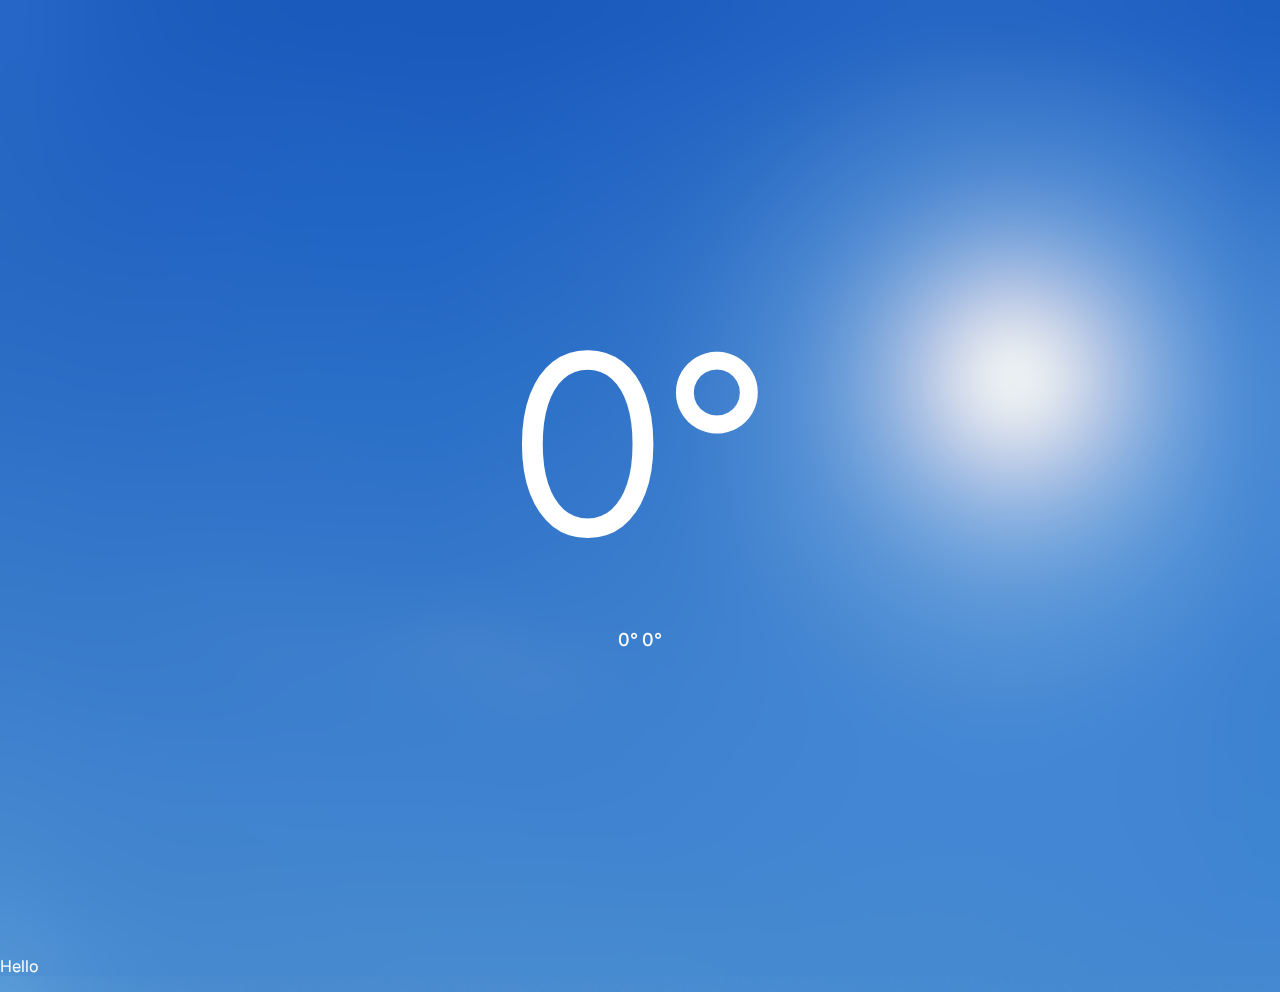
==== weather-app.html @ 728b1b97 "added css changes" ====
<!DOCTYPE html>
<html lang="en">
  <head>
    <meta charset="UTF-8" />
    <meta http-equiv="X-UA-Compatible" content="IE=edge" />
    <meta name="viewport" content="width=device-width, initial-scale=1.0" />
    <title>Weather App</title>
    <link rel="stylesheet" type="text/css" href="weather-app.css" />

    <link rel="preconnect" href="https://fonts.googleapis.com" />
    <link rel="preconnect" href="https://fonts.gstatic.com" crossorigin />
    <link
      href="https://fonts.googleapis.com/css2?family=Inter:wght@400;500;600;700&display=swap"
      rel="stylesheet"
    />
  </head>
  <body>
    <div class="weather-city">
      <p class="weather-header" id="weatherHeader">
        <!-- city name here -->
      </p>
      <p id="weatherHeaderCountry">&nbsp;</p>
    </div>

    <div class="weather-container">
      <div id="apiLoader" class="loading-display-container">
        <div class="loading-container">
          <div class="loader"></div>
        </div>
      </div>

      <div id="weatherCondition" class="weather-condition">
        <div class="weather-icon-container" id="weatherIconContainer">
          <!-- img icon here -->
        </div>
        <p class="weather-temp" id="weatherTemp">0&deg;</p>

        <p class="weather-description" id="weatherDescription">
          <!-- weather condition here -->
        </p>

        <div class="high-low-container">
          <p class="high-low-temp" id="weatherHigh">0&deg;</p>
          <p class="high-low-temp" id="weatherLow">0&deg;</p>
        </div>
      </div>
    </div>

    <div class="weather-data-container">
      <p>
        Hello

        <!-- Ideas: 4 card grid or flex cards showing - Wind, index, temp, humidity.
        - hourly forecast?  lookup slider
        - 10 day forecast in a list / table 
        - both sections with a card style blurred background see ios app for ideas -->
      </p>
    </div>

    <script src="./weatherApp.js"></script>
  </body>
</html>
---- weather-app.css ----
html,
body {
  font-family: "Inter", sans-serif;
  margin: 0;
  padding: 0;
  min-height: 100%;
  color: #fff;
}

body {
  background: url(./background-images/01d.jpg);
  background-repeat: no-repeat;
  background-size: cover;
  backdrop-filter: blur(30px);
}

.weather-container {
  height: 100vh;
  width: 100%;
}

.weather-city {
  height: 40px;
  display: flex;
  justify-content: center;
  align-items: center;
}

.weather-city p {
  display: inline-block;
  vertical-align: top;
}

.weather-header {
  font-weight: 700;
}

#weatherHeaderCountry {
  font-weight: 600;
}

.loading-display-container {
  display: none;
}

.loading-container {
  height: 500px;
  display: flex;
  flex-direction: column;
  justify-content: center;
  align-items: center;
}

.loader {
  border: 13px solid #f2f2f2;
  border-top: 13px solid #3498db;
  border-radius: 50%;
  width: 30px;
  height: 30px;
  animation: spin 1s linear infinite;
}

@keyframes spin {
  0% {
    transform: rotate();
  }
  100% {
    transform: rotate(360deg);
  }
}

.weather-condition {
  height: 100%;
  display: flex;
  flex-direction: column;
  justify-content: center;
  align-items: center;
}

.weather-condition {
  margin: 0;
  padding: 0;
}

.high-low-temp {
  display: inline-block;
}

.weather-icon-container {
  width: 40%;
  max-width: 425px;
  min-width: 250px;
  margin-bottom: -40px;
}

.weather-icon {
  height: auto;
  width: 100%;
}

.weather-temp {
  /* font-size: 20vw; */
  font-size: clamp(150px, 20vw, 250px);
  padding: 0;
  margin: 0;
  text-align: center;
}

.weather-description {
  font-size: 18px;
  font-weight: 700;
}

.high-low-container {
  padding: 0;
  margin: -20px;
}

.high-low-temp {
  font-size: 18px;
  font-weight: 500;
}
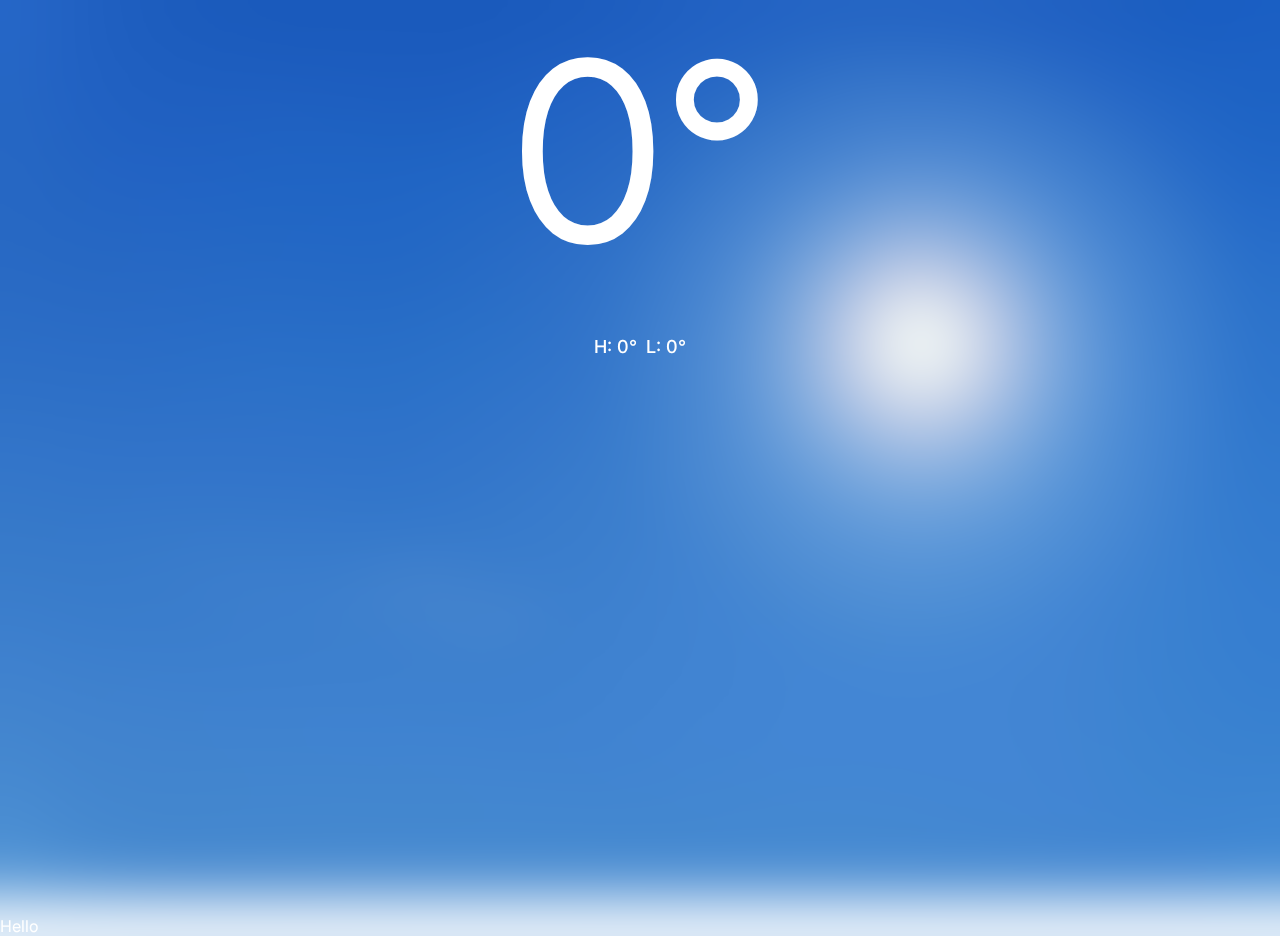
==== commit e8858dbe: "added css changes again" ====
--- a/weather-app.html
+++ b/weather-app.html
@@ -23,15 +23,14 @@
     </div>
 
     <div class="weather-container">
-      <div id="apiLoader" class="loading-display-container">
-        <div class="loading-container">
-          <div class="loader"></div>
-        </div>
-      </div>
-
       <div id="weatherCondition" class="weather-condition">
         <div class="weather-icon-container" id="weatherIconContainer">
           <!-- img icon here -->
+          <div id="apiLoader" class="loading-display-container">
+            <div class="loading-container">
+              <div class="loader"></div>
+            </div>
+          </div>
         </div>
         <p class="weather-temp" id="weatherTemp">0&deg;</p>
 
@@ -40,8 +39,8 @@
         </p>
 
         <div class="high-low-container">
-          <p class="high-low-temp" id="weatherHigh">0&deg;</p>
-          <p class="high-low-temp" id="weatherLow">0&deg;</p>
+          <p class="high-low-temp" id="weatherHigh">H: 0&deg;&nbsp;</p>
+          <p class="high-low-temp" id="weatherLow">L: 0&deg;</p>
         </div>
       </div>
     </div>
--- a/weather-app.css
+++ b/weather-app.css
@@ -11,12 +11,8 @@
   background: url(./background-images/01d.jpg);
   background-repeat: no-repeat;
   background-size: cover;
+  background-attachment: fixed;
   backdrop-filter: blur(30px);
-}
-
-.weather-container {
-  height: 100vh;
-  width: 100%;
 }
 
 .weather-city {
@@ -39,34 +35,11 @@
   font-weight: 600;
 }
 
-.loading-display-container {
-  display: none;
-}
+/* --------- start weather section --------- */
 
-.loading-container {
-  height: 500px;
-  display: flex;
-  flex-direction: column;
-  justify-content: center;
-  align-items: center;
-}
-
-.loader {
-  border: 13px solid #f2f2f2;
-  border-top: 13px solid #3498db;
-  border-radius: 50%;
-  width: 30px;
-  height: 30px;
-  animation: spin 1s linear infinite;
-}
-
-@keyframes spin {
-  0% {
-    transform: rotate();
-  }
-  100% {
-    transform: rotate(360deg);
-  }
+.weather-container {
+  min-height: calc(100vh - 40px);
+  width: 100%;
 }
 
 .weather-condition {
@@ -82,10 +55,6 @@
   padding: 0;
 }
 
-.high-low-temp {
-  display: inline-block;
-}
-
 .weather-icon-container {
   width: 40%;
   max-width: 425px;
@@ -98,17 +67,51 @@
   width: 100%;
 }
 
+.loading-display-container {
+  display: none;
+}
+
+.loading-container {
+  height: 300px;
+  display: flex;
+  flex-direction: column;
+  justify-content: center;
+  align-items: center;
+}
+
+.loader {
+  border: 05px solid #f2f2f2;
+  border-top: 05px solid #7a7a7a;
+  border-radius: 50%;
+  width: 40px;
+  height: 40px;
+  animation: spin 1s linear infinite;
+}
+
+@keyframes spin {
+  0% {
+    transform: rotate();
+  }
+  100% {
+    transform: rotate(360deg);
+  }
+}
+
 .weather-temp {
-  /* font-size: 20vw; */
   font-size: clamp(150px, 20vw, 250px);
   padding: 0;
   margin: 0;
   text-align: center;
+  /* text-shadow: 2px 2px 4px rgba(59, 59, 59, 0.356); */
 }
 
 .weather-description {
   font-size: 18px;
   font-weight: 700;
+}
+
+.high-low-temp {
+  display: inline-block;
 }
 
 .high-low-container {
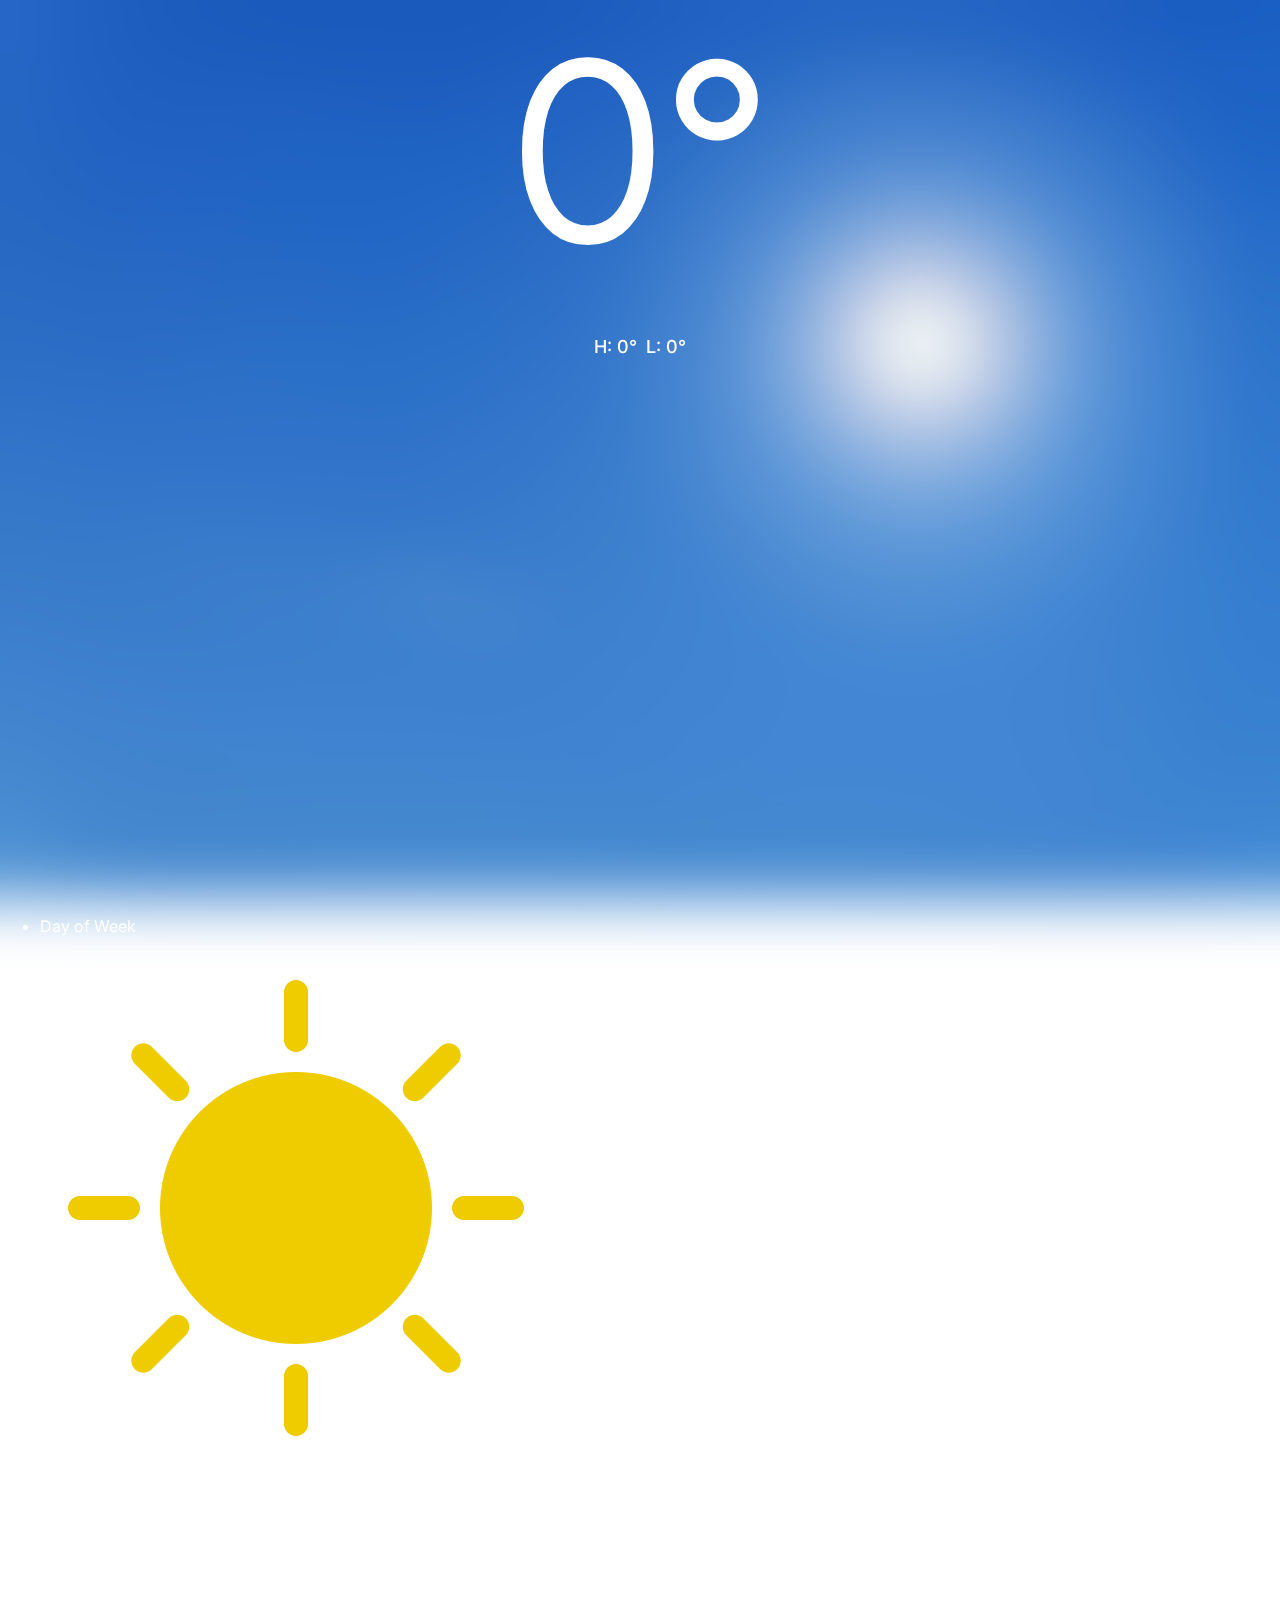
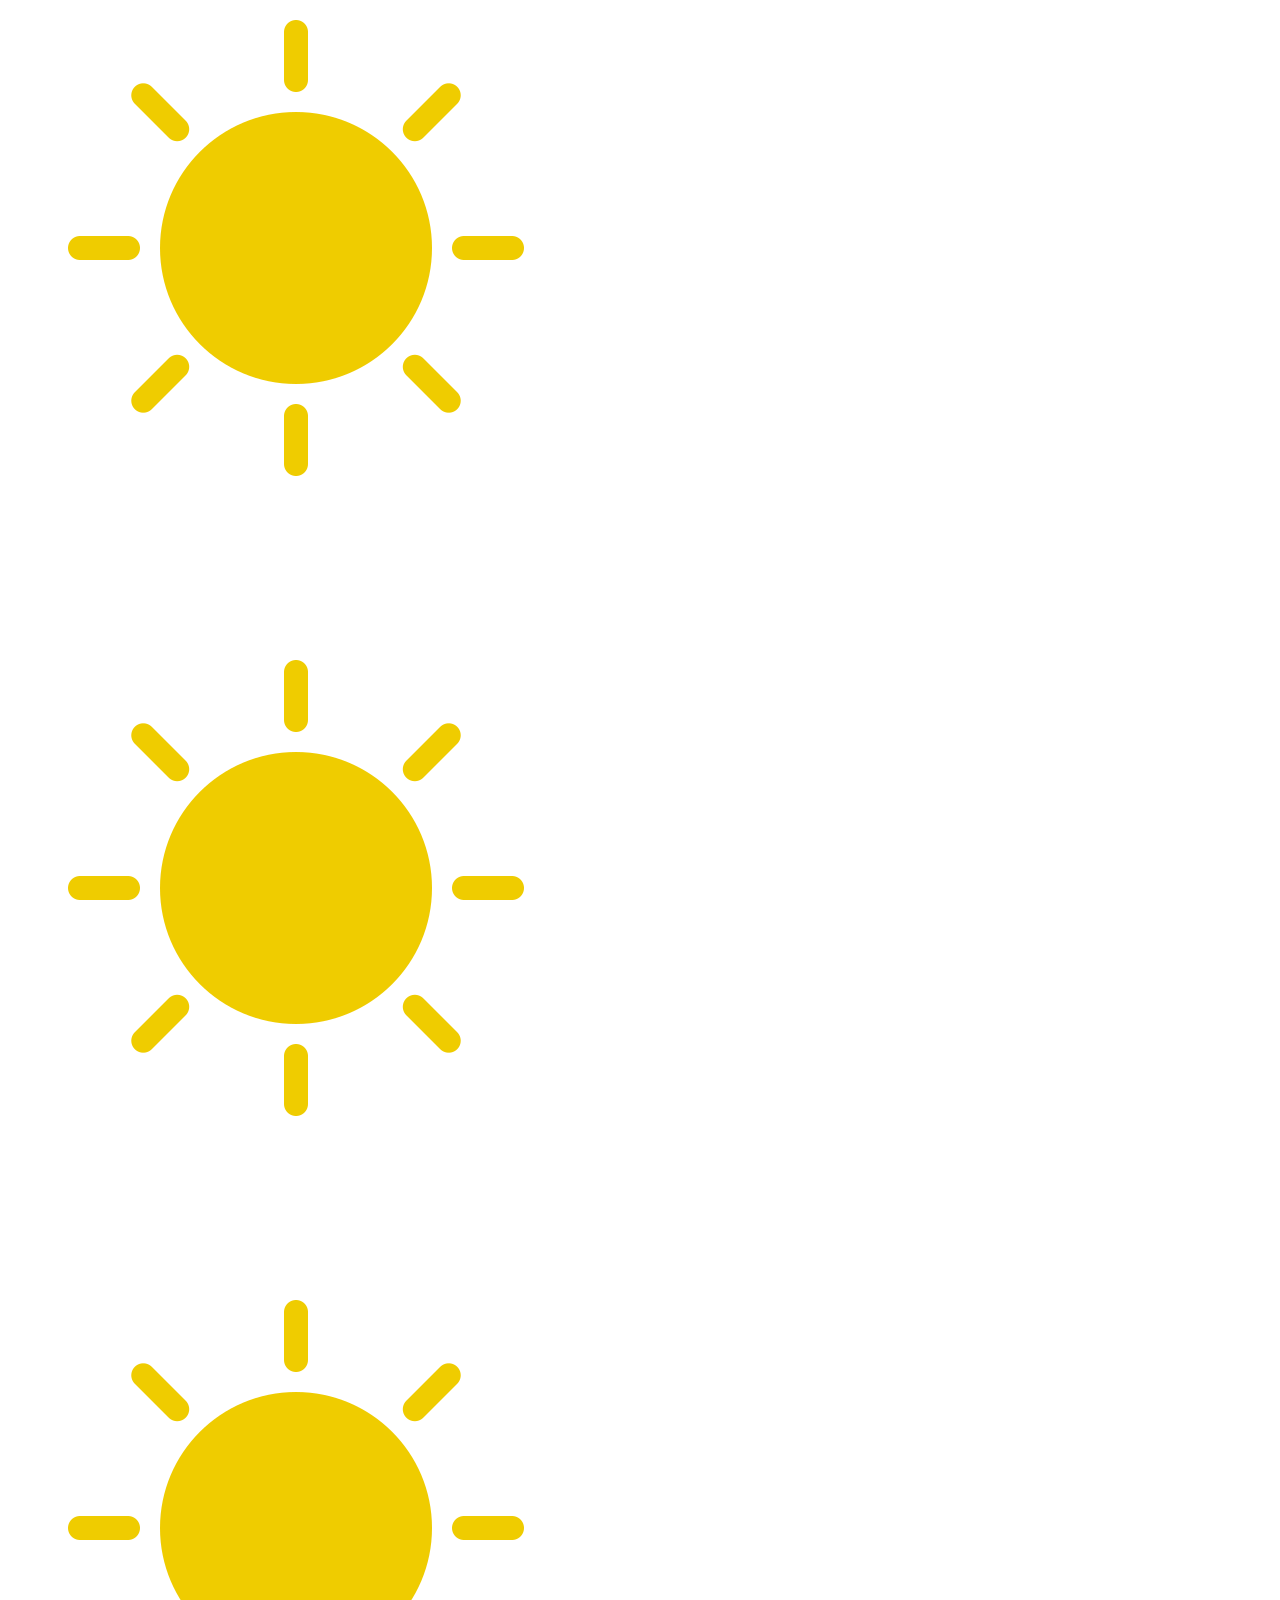
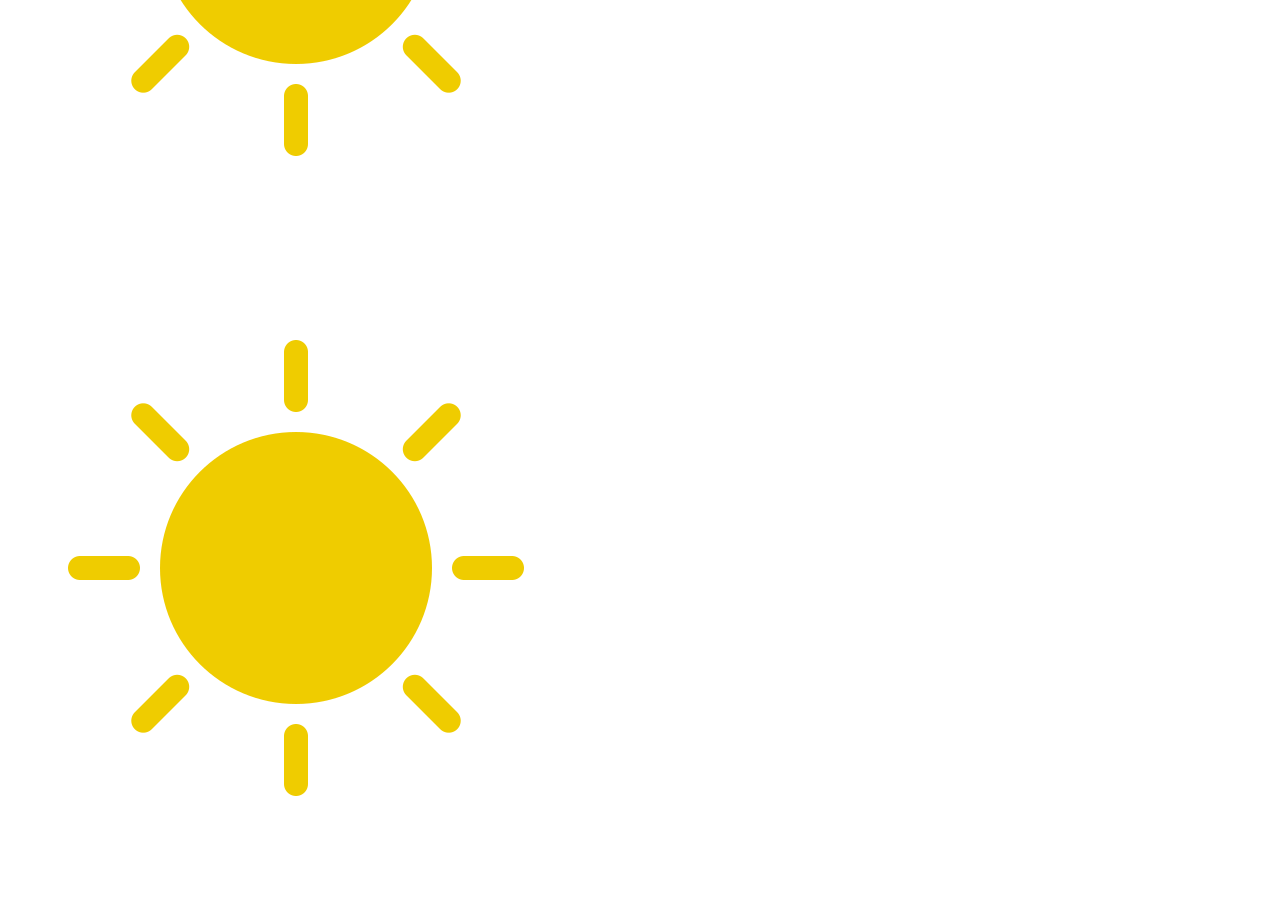
==== commit b54534c5: "completed 5 day forecast" ====
--- a/weather-app.html
+++ b/weather-app.html
@@ -46,14 +46,46 @@
     </div>
 
     <div class="weather-data-container">
-      <p>
-        Hello
-
+      
         <!-- Ideas: 4 card grid or flex cards showing - Wind, index, temp, humidity.
         - hourly forecast?  lookup slider
         - 10 day forecast in a list / table 
         - both sections with a card style blurred background see ios app for ideas -->
-      </p>
+      
+      <div id="forecastContainer"" class="forecastcontainer">
+        <ul class="forecast-list">
+          <li class="forecast-days">
+            <p class='forecast-week-day'>Day of Week</p>
+            <img class='forecast-image' src="./weather-icons/01d.png" alt="weather icon" />
+            <p class="forecast-hiLow">H: --</p>
+            <p class="forecast-hiLow">  L: --</p>
+          </li>
+          <li class="forecast-days">
+            <p class='forecast-week-day'>Day of Week</p>
+            <img class='forecast-image' src="./weather-icons/01d.png" alt="weather icon" />
+            <p class="forecast-hiLow">H: --</p>
+            <p class="forecast-hiLow">  L: --</p>
+          </li>
+          <li class="forecast-days">
+            <p class='forecast-week-day'>Day of Week</p>
+            <img class='forecast-image' src="./weather-icons/01d.png" alt="weather icon" />
+            <p class="forecast-hiLow">H: --</p>
+            <p class="forecast-hiLow">  L: --</p>
+          </li>
+          <li class="forecast-days">
+            <p class='forecast-week-day'>Day of Week</p>
+            <img class='forecast-image' src="./weather-icons/01d.png" alt="weather icon" />
+            <p class="forecast-hiLow">H: --</p>
+            <p class="forecast-hiLow">  L: --</p>
+          </li>
+          <li class="forecast-days">
+            <p class='forecast-week-day'>Day of Week</p>
+            <img class='forecast-image' src="./weather-icons/01d.png" alt="weather icon" />
+            <p class="forecast-hiLow">H: --</p>
+            <p class="forecast-hiLow">  L: --</p>
+          </li>
+        </ul>
+      </div>
     </div>
 
     <script src="./weatherApp.js"></script>
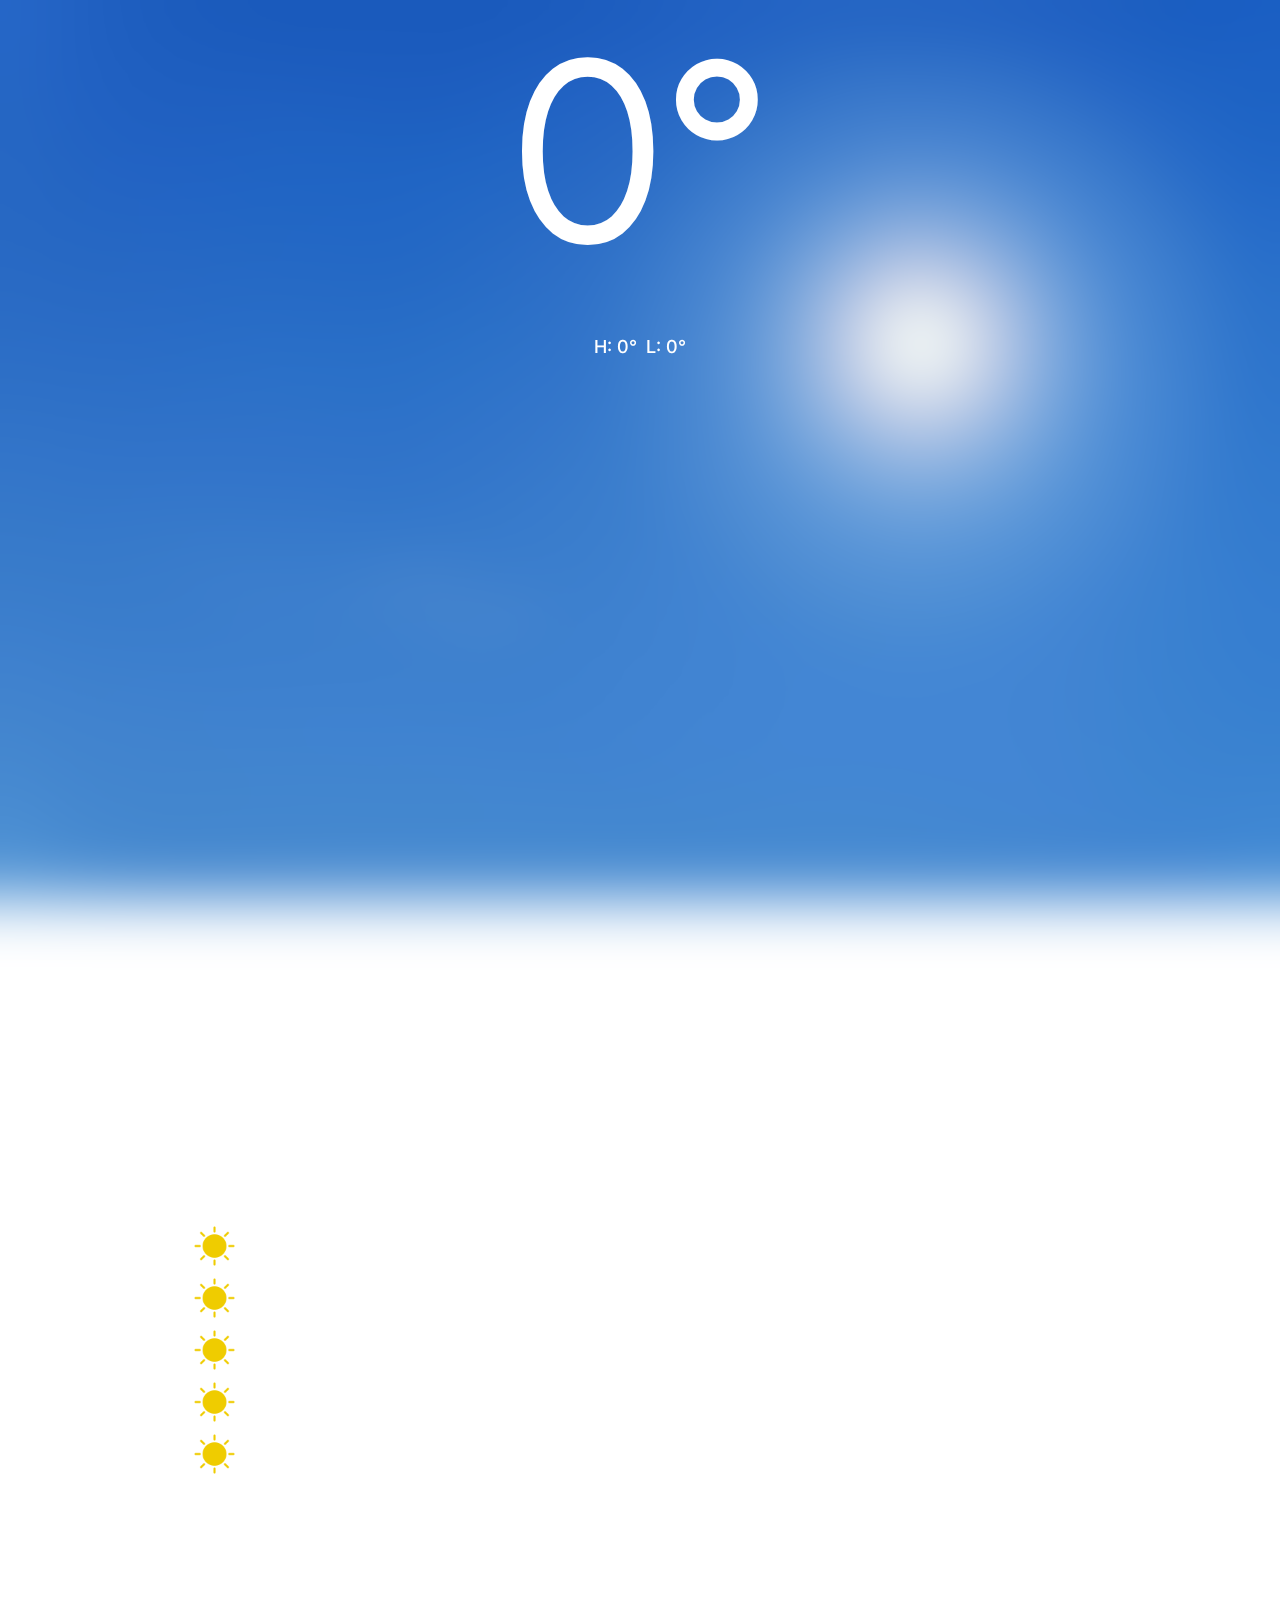
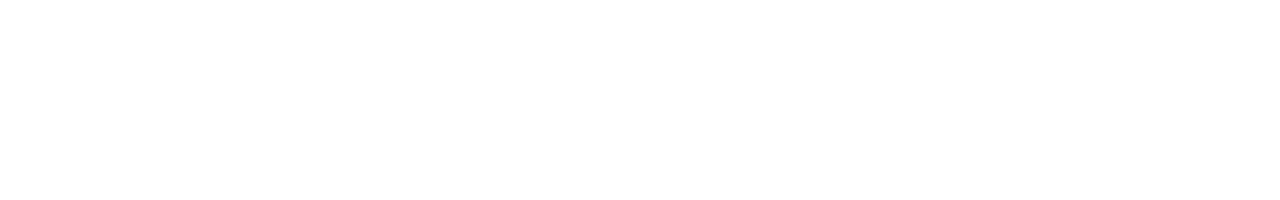
==== commit c0cacd0b: "styled forecast section" ====
--- a/weather-app.html
+++ b/weather-app.html
@@ -52,39 +52,34 @@
         - 10 day forecast in a list / table 
         - both sections with a card style blurred background see ios app for ideas -->
       
-      <div id="forecastContainer"" class="forecastcontainer">
-        <ul class="forecast-list">
-          <li class="forecast-days">
-            <p class='forecast-week-day'>Day of Week</p>
+      <div id="forecastContainer"" class="forecast-container">
+        <div class="forecast-list">
+          <div class="forecast-days">
             <img class='forecast-image' src="./weather-icons/01d.png" alt="weather icon" />
-            <p class="forecast-hiLow">H: --</p>
-            <p class="forecast-hiLow">  L: --</p>
-          </li>
-          <li class="forecast-days">
-            <p class='forecast-week-day'>Day of Week</p>
+            <p class='forecast-week-day'>Day of Week</p> 
+            <p class="forecast-hiLow">H: --      L: --</p>
+          </div>
+          <div class="forecast-days">
             <img class='forecast-image' src="./weather-icons/01d.png" alt="weather icon" />
-            <p class="forecast-hiLow">H: --</p>
-            <p class="forecast-hiLow">  L: --</p>
-          </li>
-          <li class="forecast-days">
-            <p class='forecast-week-day'>Day of Week</p>
+            <p class='forecast-week-day'>Day of Week</p> 
+            <p class="forecast-hiLow">H: --      L: --</p>
+          </div>
+          <div class="forecast-days">
             <img class='forecast-image' src="./weather-icons/01d.png" alt="weather icon" />
-            <p class="forecast-hiLow">H: --</p>
-            <p class="forecast-hiLow">  L: --</p>
-          </li>
-          <li class="forecast-days">
-            <p class='forecast-week-day'>Day of Week</p>
+            <p class='forecast-week-day'>Day of Week</p> 
+            <p class="forecast-hiLow">H: --      L: --</p>
+          </div>
+          <div class="forecast-days">
             <img class='forecast-image' src="./weather-icons/01d.png" alt="weather icon" />
-            <p class="forecast-hiLow">H: --</p>
-            <p class="forecast-hiLow">  L: --</p>
-          </li>
-          <li class="forecast-days">
-            <p class='forecast-week-day'>Day of Week</p>
+            <p class='forecast-week-day'>Day of Week</p> 
+            <p class="forecast-hiLow">H: --      L: --</p>
+          </div>
+          <div class="forecast-days">
             <img class='forecast-image' src="./weather-icons/01d.png" alt="weather icon" />
-            <p class="forecast-hiLow">H: --</p>
-            <p class="forecast-hiLow">  L: --</p>
-          </li>
-        </ul>
+            <p class='forecast-week-day'>Day of Week</p> 
+            <p class="forecast-hiLow">H: --      L: --</p>
+          </div>
+        </div>
       </div>
     </div>
 
--- a/weather-app.css
+++ b/weather-app.css
@@ -123,3 +123,37 @@
   font-size: 18px;
   font-weight: 500;
 }
+
+/* ----- forecast section ----- */
+.forecast-container {
+  height: 100vh;
+  width: 100%;
+  display: flex;
+  flex-direction: column;
+  align-items: center;
+  justify-content: center;
+}
+
+.forecast-list {
+  width: 70%;
+}
+
+.forecast-days {
+  display: flex;
+  justify-content: space-between;
+  align-items: center;
+}
+
+.forecast-image {
+  height: auto;
+  width: 5%;
+  min-width: 40px;
+}
+
+.forecast-hiLow {
+  white-space: pre;
+}
+
+.forecast-week-day {
+  margin-right: 300px;
+}
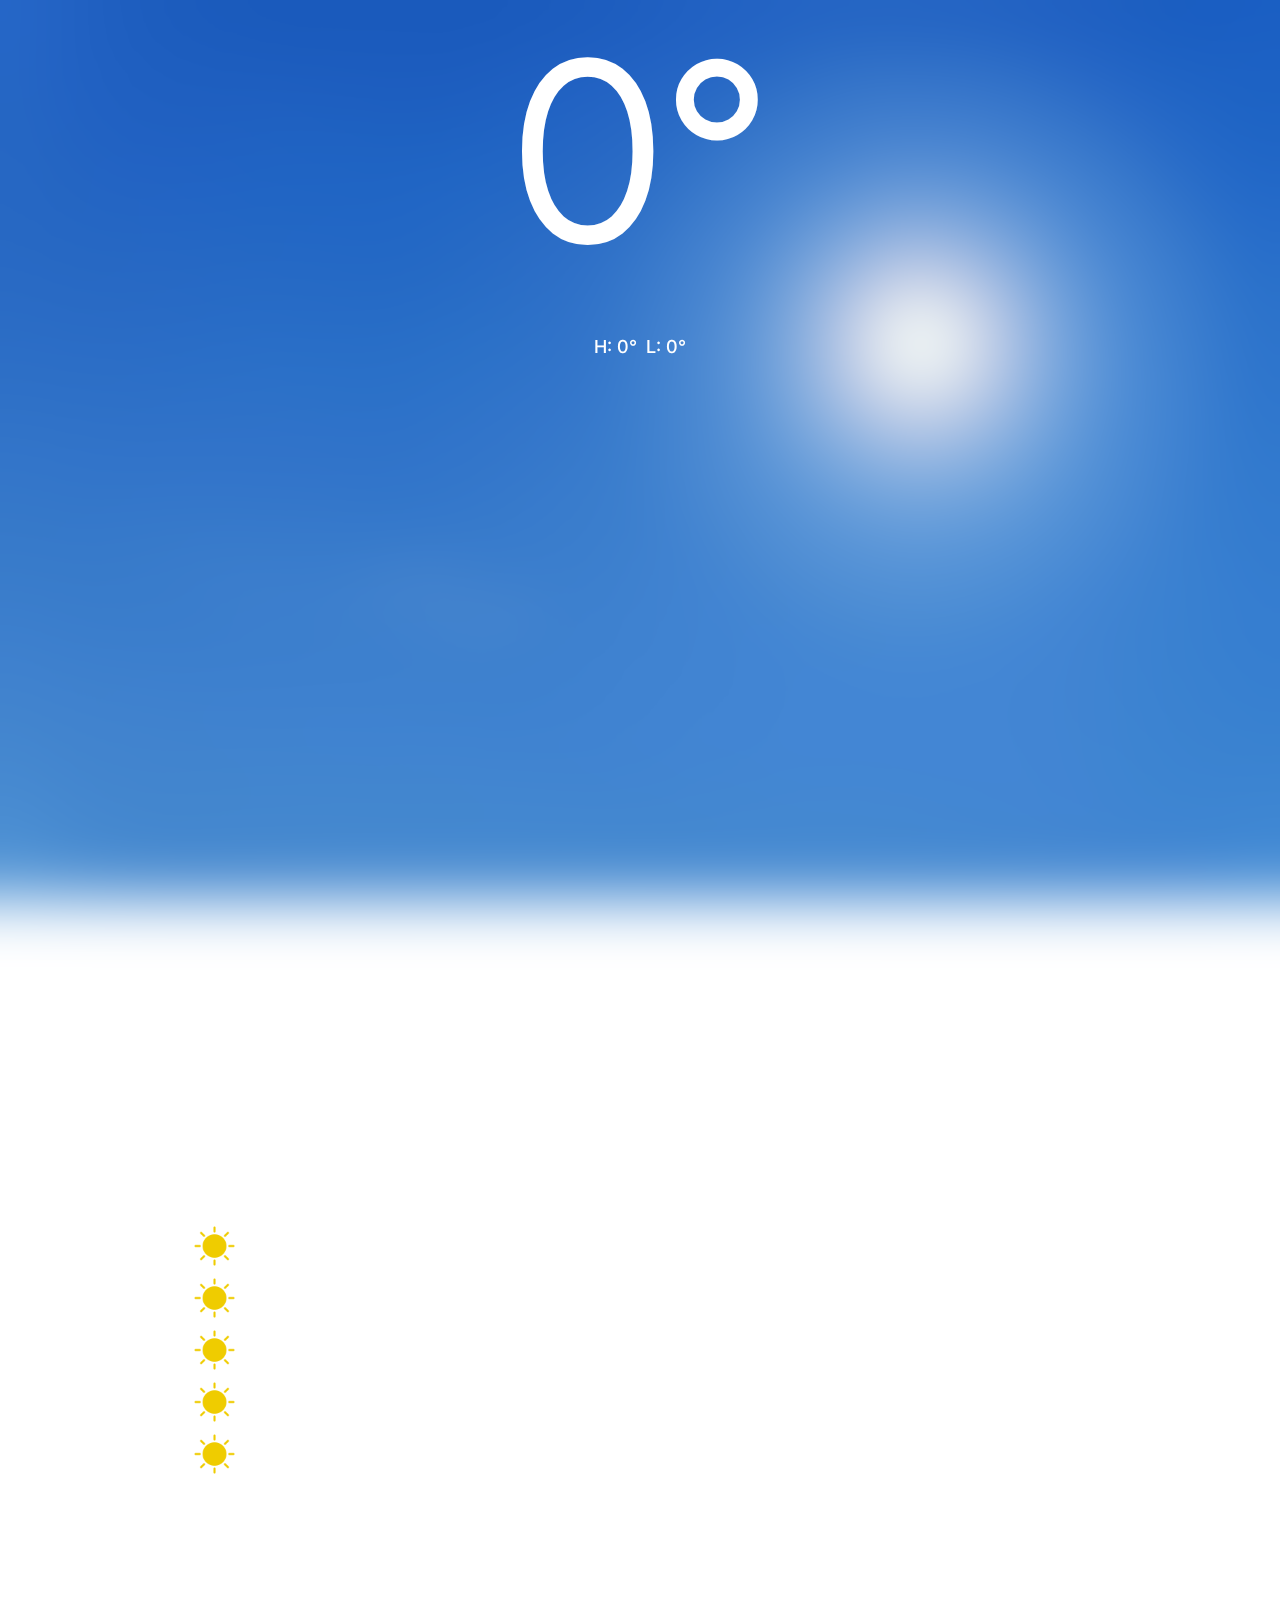
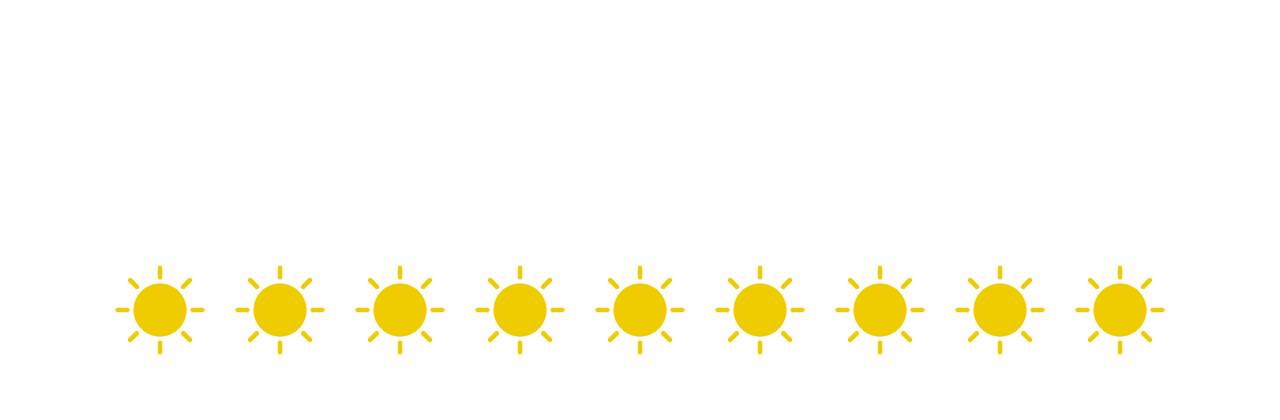
==== commit 69f0451c: "completed hourly forecast section" ====
--- a/weather-app.html
+++ b/weather-app.html
@@ -45,8 +45,7 @@
       </div>
     </div>
 
-    <div class="weather-data-container">
-      
+    <div class="forecast-hourly-container">
         <!-- Ideas: 4 card grid or flex cards showing - Wind, index, temp, humidity.
         - hourly forecast?  lookup slider
         - 10 day forecast in a list / table 
@@ -57,31 +56,85 @@
           <div class="forecast-days">
             <img class='forecast-image' src="./weather-icons/01d.png" alt="weather icon" />
             <p class='forecast-week-day'>Day of Week</p> 
-            <p class="forecast-hiLow">H: --      L: --</p>
+            <p class="forecast-hiLow">L: --      H: --</p>
           </div>
           <div class="forecast-days">
             <img class='forecast-image' src="./weather-icons/01d.png" alt="weather icon" />
             <p class='forecast-week-day'>Day of Week</p> 
-            <p class="forecast-hiLow">H: --      L: --</p>
+            <p class="forecast-hiLow">L: --      H: --</p>
           </div>
           <div class="forecast-days">
             <img class='forecast-image' src="./weather-icons/01d.png" alt="weather icon" />
             <p class='forecast-week-day'>Day of Week</p> 
-            <p class="forecast-hiLow">H: --      L: --</p>
+            <p class="forecast-hiLow">L: --      H: --</p>
           </div>
           <div class="forecast-days">
             <img class='forecast-image' src="./weather-icons/01d.png" alt="weather icon" />
             <p class='forecast-week-day'>Day of Week</p> 
-            <p class="forecast-hiLow">H: --      L: --</p>
+            <p class="forecast-hiLow">L: --      H: --</p>
           </div>
           <div class="forecast-days">
             <img class='forecast-image' src="./weather-icons/01d.png" alt="weather icon" />
             <p class='forecast-week-day'>Day of Week</p> 
-            <p class="forecast-hiLow">H: --      L: --</p>
+            <p class="forecast-hiLow">L: --      H: --</p>
           </div>
         </div>
       </div>
+
+      <div id='hourlyContainer' class="hourly-forecast-container">
+         <!-- display temp, time, and image icon -->
+         <div id="hourlyWeatherCard" class="hourlyWeather-card">
+           <p class="hourlyTimeOfDay" id="timeOfDay">0 <small>PM</small></p>
+          <img class='hourly-image' id="hourlyIcon" src="./weather-icons/01d.png" alt="weather icon" />
+          <p class="hourly-temp" id="'hourlyTemp">0&deg;</p>
+         </div>
+         <div id="hourlyWeatherCard" class="hourlyWeather-card">
+          <p class="hourlyTimeOfDay" id="timeOfDay">0 <small>PM</small></p>
+         <img class='hourly-image' id="hourlyIcon" src="./weather-icons/01d.png" alt="weather icon" />
+         <p class="hourly-temp" id="'hourlyTemp">0&deg;</p>
+        </div>
+        <div id="hourlyWeatherCard" class="hourlyWeather-card">
+          <p class="hourlyTimeOfDay" id="timeOfDay">0 <small>PM</small></p>
+         <img class='hourly-image' id="hourlyIcon" src="./weather-icons/01d.png" alt="weather icon" />
+         <p class="hourly-temp" id="'hourlyTemp">0&deg;</p>
+        </div>
+        <div id="hourlyWeatherCard" class="hourlyWeather-card">
+          <p class="hourlyTimeOfDay" id="timeOfDay">0 <small>PM</small></p>
+         <img class='hourly-image' id="hourlyIcon" src="./weather-icons/01d.png" alt="weather icon" />
+         <p class="hourly-temp" id="'hourlyTemp">0&deg;</p>
+        </div>
+        <div id="hourlyWeatherCard" class="hourlyWeather-card">
+          <p class="hourlyTimeOfDay" id="timeOfDay">0 <small>PM</small></p>
+         <img class='hourly-image' id="hourlyIcon" src="./weather-icons/01d.png" alt="weather icon" />
+         <p class="hourly-temp" id="'hourlyTemp">0&deg;</p>
+        </div>
+        <div id="hourlyWeatherCard" class="hourlyWeather-card">
+          <p class="hourlyTimeOfDay" id="timeOfDay">0 <small>PM</small></p>
+         <img class='hourly-image' id="hourlyIcon" src="./weather-icons/01d.png" alt="weather icon" />
+         <p class="hourly-temp" id="'hourlyTemp">0&deg;</p>
+        </div>
+        <div id="hourlyWeatherCard" class="hourlyWeather-card">
+          <p class="hourlyTimeOfDay" id="timeOfDay">0 <small>PM</small></p>
+         <img class='hourly-image' id="hourlyIcon" src="./weather-icons/01d.png" alt="weather icon" />
+         <p class="hourly-temp" id="'hourlyTemp">0&deg;</p>
+        </div>
+        <div id="hourlyWeatherCard" class="hourlyWeather-card">
+          <p class="hourlyTimeOfDay" id="timeOfDay">0 <small>PM</small></p>
+         <img class='hourly-image' id="hourlyIcon" src="./weather-icons/01d.png" alt="weather icon" />
+         <p class="hourly-temp" id="'hourlyTemp">0&deg;</p>
+        </div>
+        <div id="hourlyWeatherCard" class="hourlyWeather-card">
+          <p class="hourlyTimeOfDay" id="timeOfDay">0 <small>PM</small></p>
+         <img class='hourly-image' id="hourlyIcon" src="./weather-icons/01d.png" alt="weather icon" />
+         <p class="hourly-temp" id="'hourlyTemp">0&deg;</p>
+        </div>
+      </div>    
     </div>
+
+    <div class="weather-data-container">
+      <!-- display cards with current weather data such as index, humidity, feels like, etc -->
+    </div>
+
 
     <script src="./weatherApp.js"></script>
   </body>
--- a/weather-app.css
+++ b/weather-app.css
@@ -157,3 +157,36 @@
 .forecast-week-day {
   margin-right: 300px;
 }
+
+/* ----- hourly forecast ----- */
+
+.hourly-forecast-container {
+  /* height: 100vh; */
+  display: flex;
+  align-items: center;
+  justify-content: center;
+}
+
+.hourlyWeather-card {
+  height: 200px;
+  max-width: 200px;
+  padding: 10px;
+  display: flex;
+  justify-content: center;
+  align-items: center;
+  flex-direction: column;
+}
+
+.hourlyTimeOfDay {
+  font-size: 20px;
+}
+
+.hourly-image {
+  height: auto;
+  width: 100px;
+  min-width: 40px;
+}
+
+.hourly-temp {
+  font-size: 20px;
+}
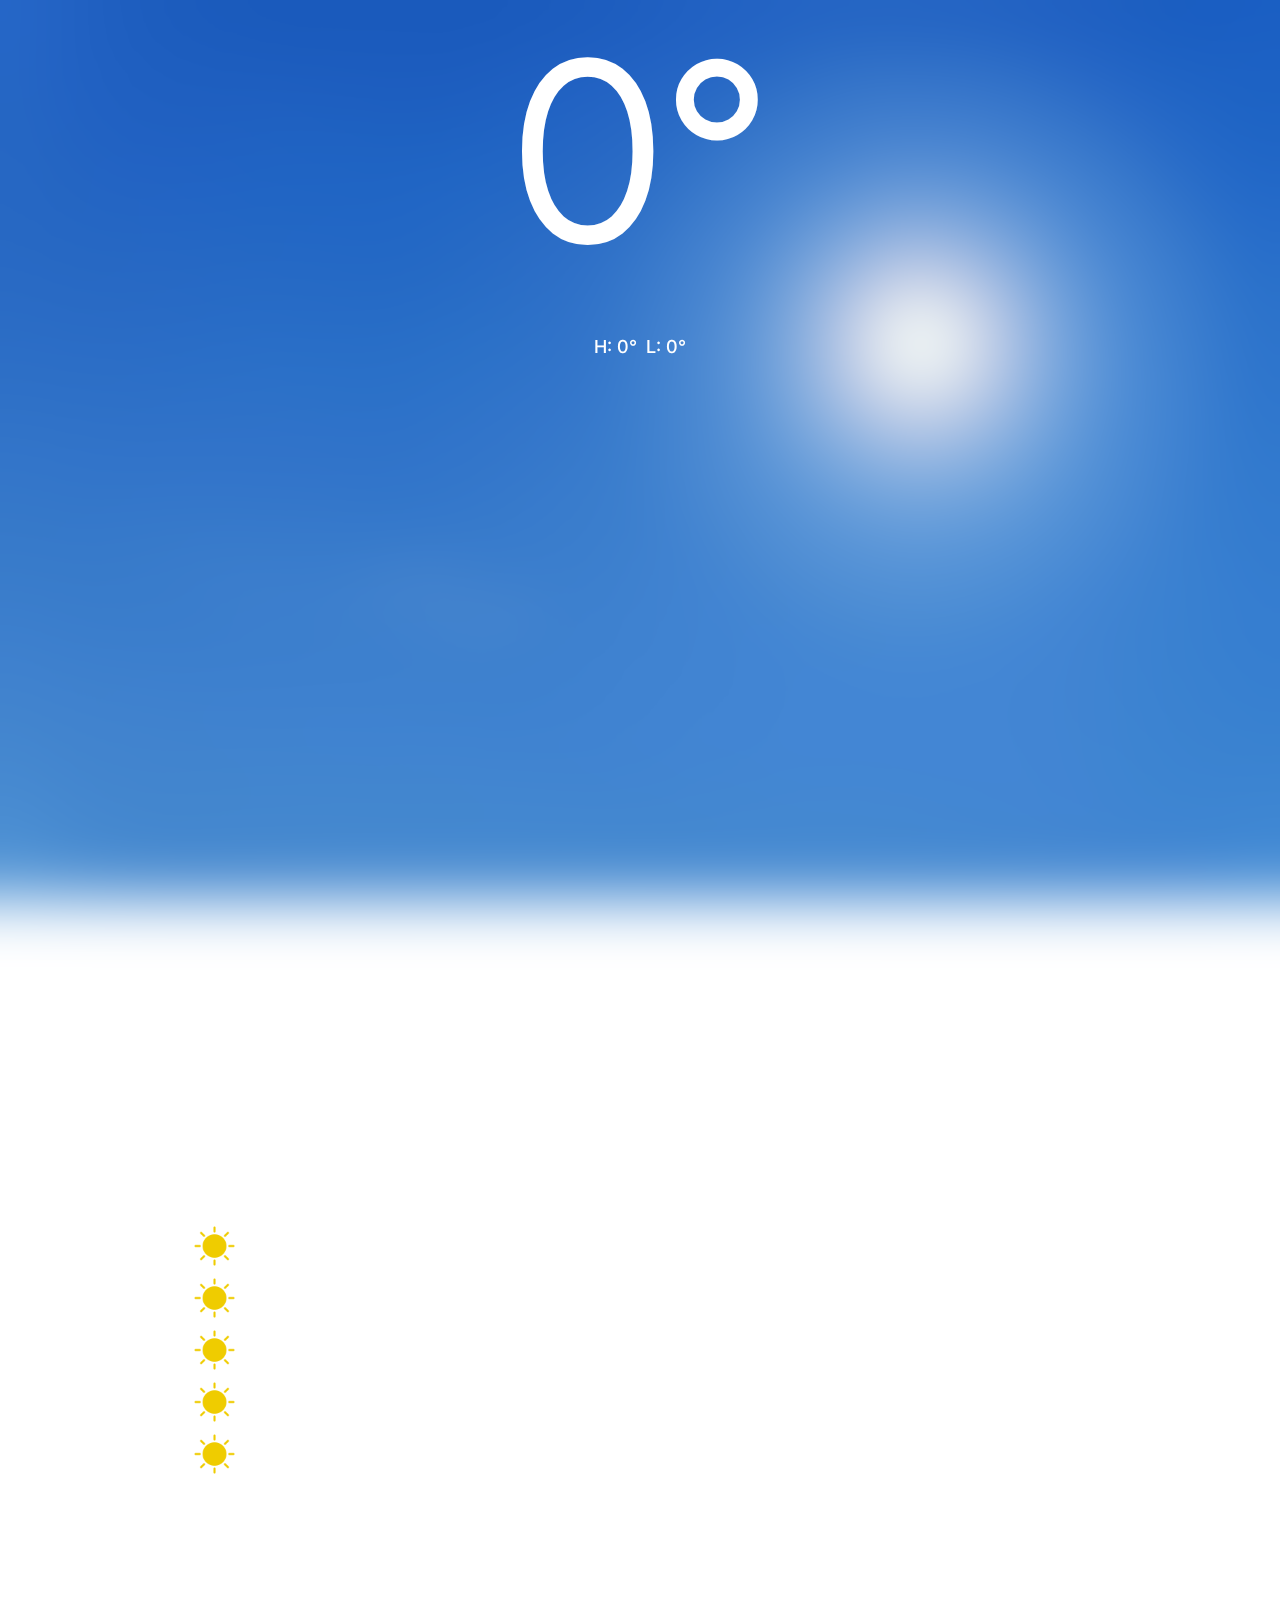
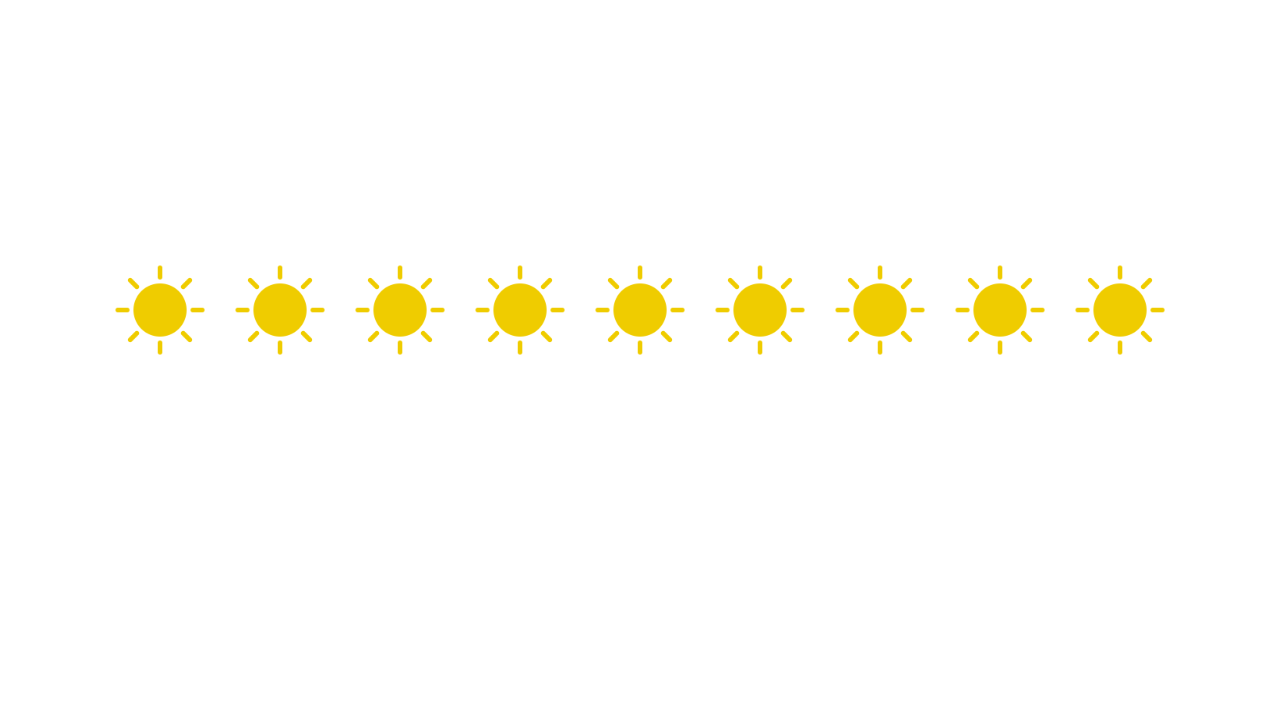
==== commit 72f970f7: "fixed infinity issue with temps" ====
--- a/weather-app.html
+++ b/weather-app.html
@@ -84,47 +84,47 @@
       <div id='hourlyContainer' class="hourly-forecast-container">
          <!-- display temp, time, and image icon -->
          <div id="hourlyWeatherCard" class="hourlyWeather-card">
-           <p class="hourlyTimeOfDay" id="timeOfDay">0 <small>PM</small></p>
+           <p class="hourlyTimeOfDay" id="timeOfDay">-- <small>PM</small></p>
           <img class='hourly-image' id="hourlyIcon" src="./weather-icons/01d.png" alt="weather icon" />
           <p class="hourly-temp" id="'hourlyTemp">0&deg;</p>
          </div>
          <div id="hourlyWeatherCard" class="hourlyWeather-card">
-          <p class="hourlyTimeOfDay" id="timeOfDay">0 <small>PM</small></p>
+          <p class="hourlyTimeOfDay" id="timeOfDay">-- <small>PM</small></p>
          <img class='hourly-image' id="hourlyIcon" src="./weather-icons/01d.png" alt="weather icon" />
          <p class="hourly-temp" id="'hourlyTemp">0&deg;</p>
         </div>
         <div id="hourlyWeatherCard" class="hourlyWeather-card">
-          <p class="hourlyTimeOfDay" id="timeOfDay">0 <small>PM</small></p>
+          <p class="hourlyTimeOfDay" id="timeOfDay">-- <small>PM</small></p>
          <img class='hourly-image' id="hourlyIcon" src="./weather-icons/01d.png" alt="weather icon" />
          <p class="hourly-temp" id="'hourlyTemp">0&deg;</p>
         </div>
         <div id="hourlyWeatherCard" class="hourlyWeather-card">
-          <p class="hourlyTimeOfDay" id="timeOfDay">0 <small>PM</small></p>
+          <p class="hourlyTimeOfDay" id="timeOfDay">-- <small>PM</small></p>
          <img class='hourly-image' id="hourlyIcon" src="./weather-icons/01d.png" alt="weather icon" />
          <p class="hourly-temp" id="'hourlyTemp">0&deg;</p>
         </div>
         <div id="hourlyWeatherCard" class="hourlyWeather-card">
-          <p class="hourlyTimeOfDay" id="timeOfDay">0 <small>PM</small></p>
+          <p class="hourlyTimeOfDay" id="timeOfDay">-- <small>PM</small></p>
          <img class='hourly-image' id="hourlyIcon" src="./weather-icons/01d.png" alt="weather icon" />
          <p class="hourly-temp" id="'hourlyTemp">0&deg;</p>
         </div>
         <div id="hourlyWeatherCard" class="hourlyWeather-card">
-          <p class="hourlyTimeOfDay" id="timeOfDay">0 <small>PM</small></p>
+          <p class="hourlyTimeOfDay" id="timeOfDay">-- <small>PM</small></p>
          <img class='hourly-image' id="hourlyIcon" src="./weather-icons/01d.png" alt="weather icon" />
          <p class="hourly-temp" id="'hourlyTemp">0&deg;</p>
         </div>
         <div id="hourlyWeatherCard" class="hourlyWeather-card">
-          <p class="hourlyTimeOfDay" id="timeOfDay">0 <small>PM</small></p>
+          <p class="hourlyTimeOfDay" id="timeOfDay">-- <small>PM</small></p>
          <img class='hourly-image' id="hourlyIcon" src="./weather-icons/01d.png" alt="weather icon" />
          <p class="hourly-temp" id="'hourlyTemp">0&deg;</p>
         </div>
         <div id="hourlyWeatherCard" class="hourlyWeather-card">
-          <p class="hourlyTimeOfDay" id="timeOfDay">0 <small>PM</small></p>
+          <p class="hourlyTimeOfDay" id="timeOfDay">-- <small>PM</small></p>
          <img class='hourly-image' id="hourlyIcon" src="./weather-icons/01d.png" alt="weather icon" />
          <p class="hourly-temp" id="'hourlyTemp">0&deg;</p>
         </div>
         <div id="hourlyWeatherCard" class="hourlyWeather-card">
-          <p class="hourlyTimeOfDay" id="timeOfDay">0 <small>PM</small></p>
+          <p class="hourlyTimeOfDay" id="timeOfDay">-- <small>PM</small></p>
          <img class='hourly-image' id="hourlyIcon" src="./weather-icons/01d.png" alt="weather icon" />
          <p class="hourly-temp" id="'hourlyTemp">0&deg;</p>
         </div>
@@ -132,7 +132,34 @@
     </div>
 
     <div class="weather-data-container">
-      <!-- display cards with current weather data such as index, humidity, feels like, etc -->
+      <!-- display cards with current weather data such as index, humidity, feels like, etc 
+      - feels like (main)
+      - humidity (main)
+      - wind speed mph (wind)
+      - weather.description (current condition)
+      
+      -->
+
+      <div class="data-card">
+        <p class="data-title">Feels Like</p>
+        <p id="feelsLike" class="data-item">--&deg;</p>
+      </div>
+
+      <div class="data-card">
+        <p class="data-title">Humidity</p>
+        <p id="humidity" class="data-item">--%</p>
+      </div>
+
+      <div class="data-card">
+        <p class="data-title">Wind Speed</p>
+        <p id="windSpeed" class="data-item">-- mph</p>
+      </div>
+
+      <div class="data-card">
+        <p class="data-title">Current Condition</p>
+        <p id="currentCondition" class="data-item">--</p>
+      </div>
+
     </div>
 
 
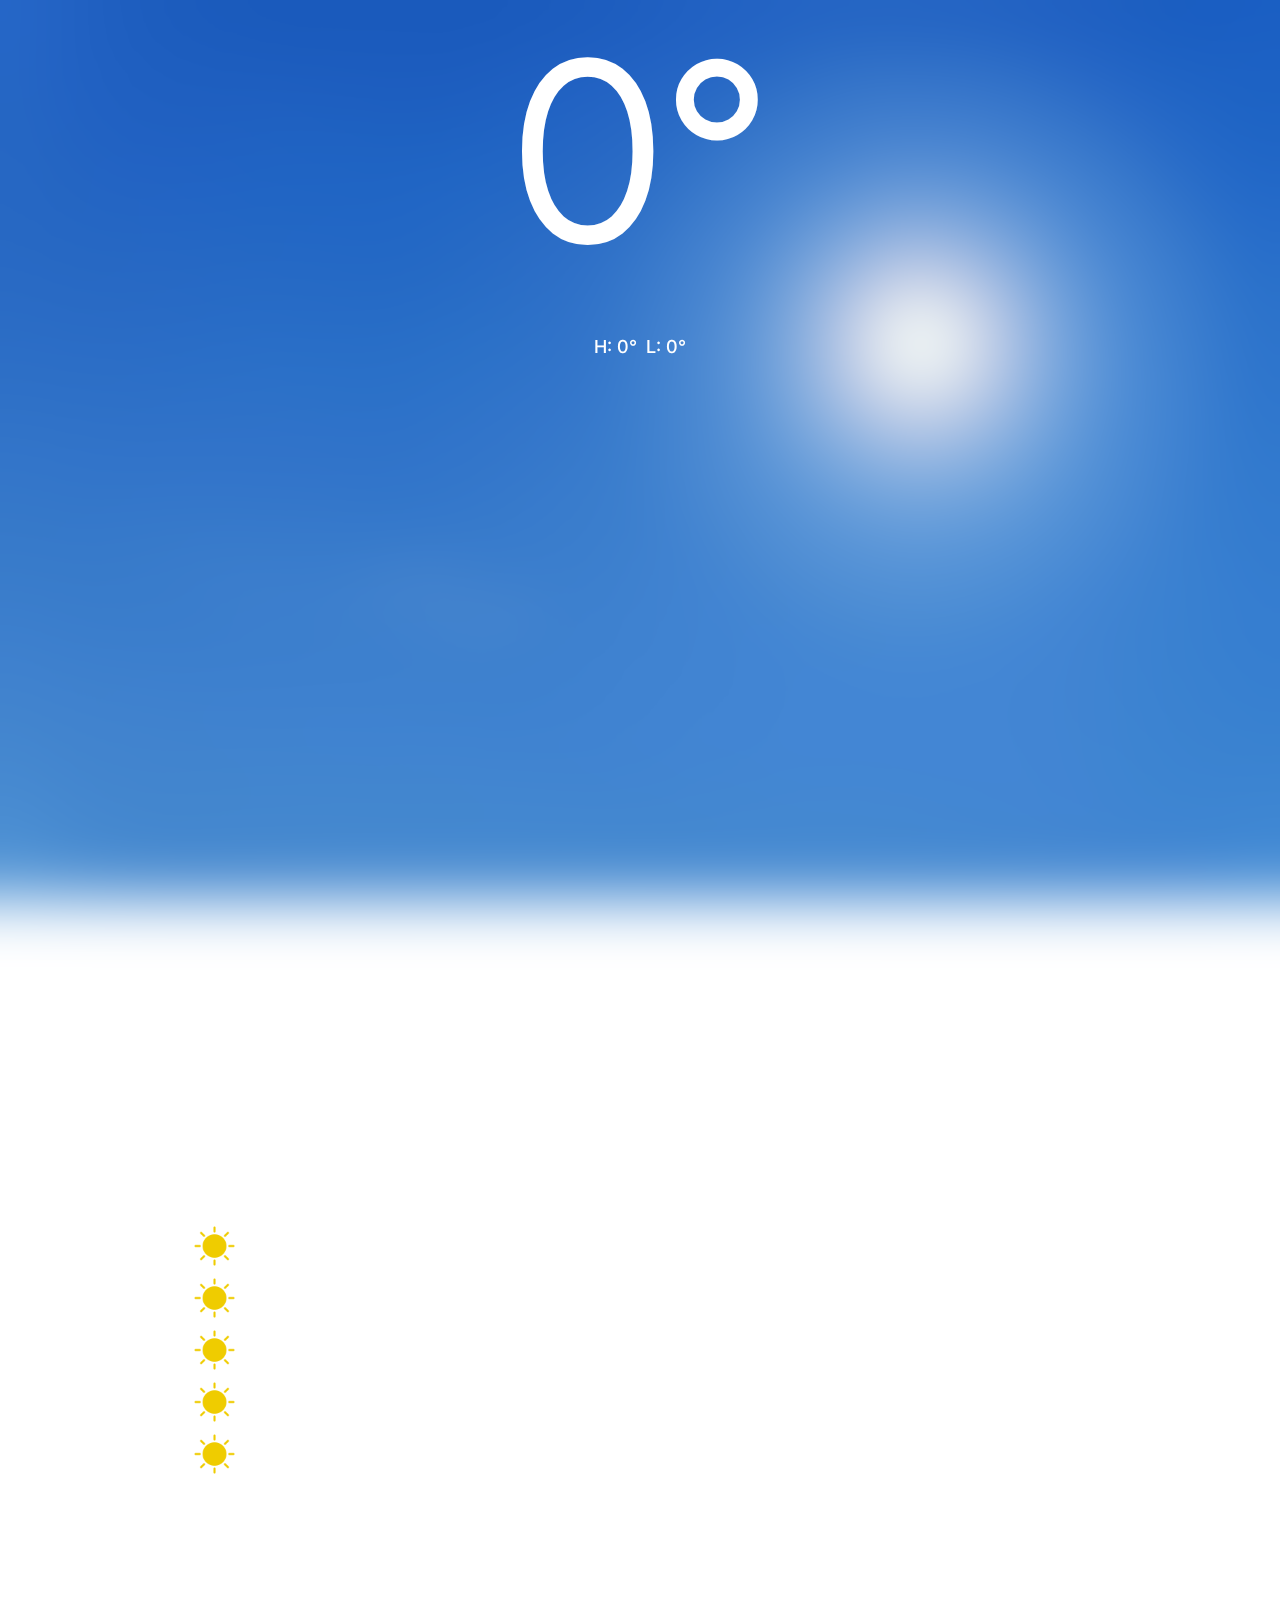
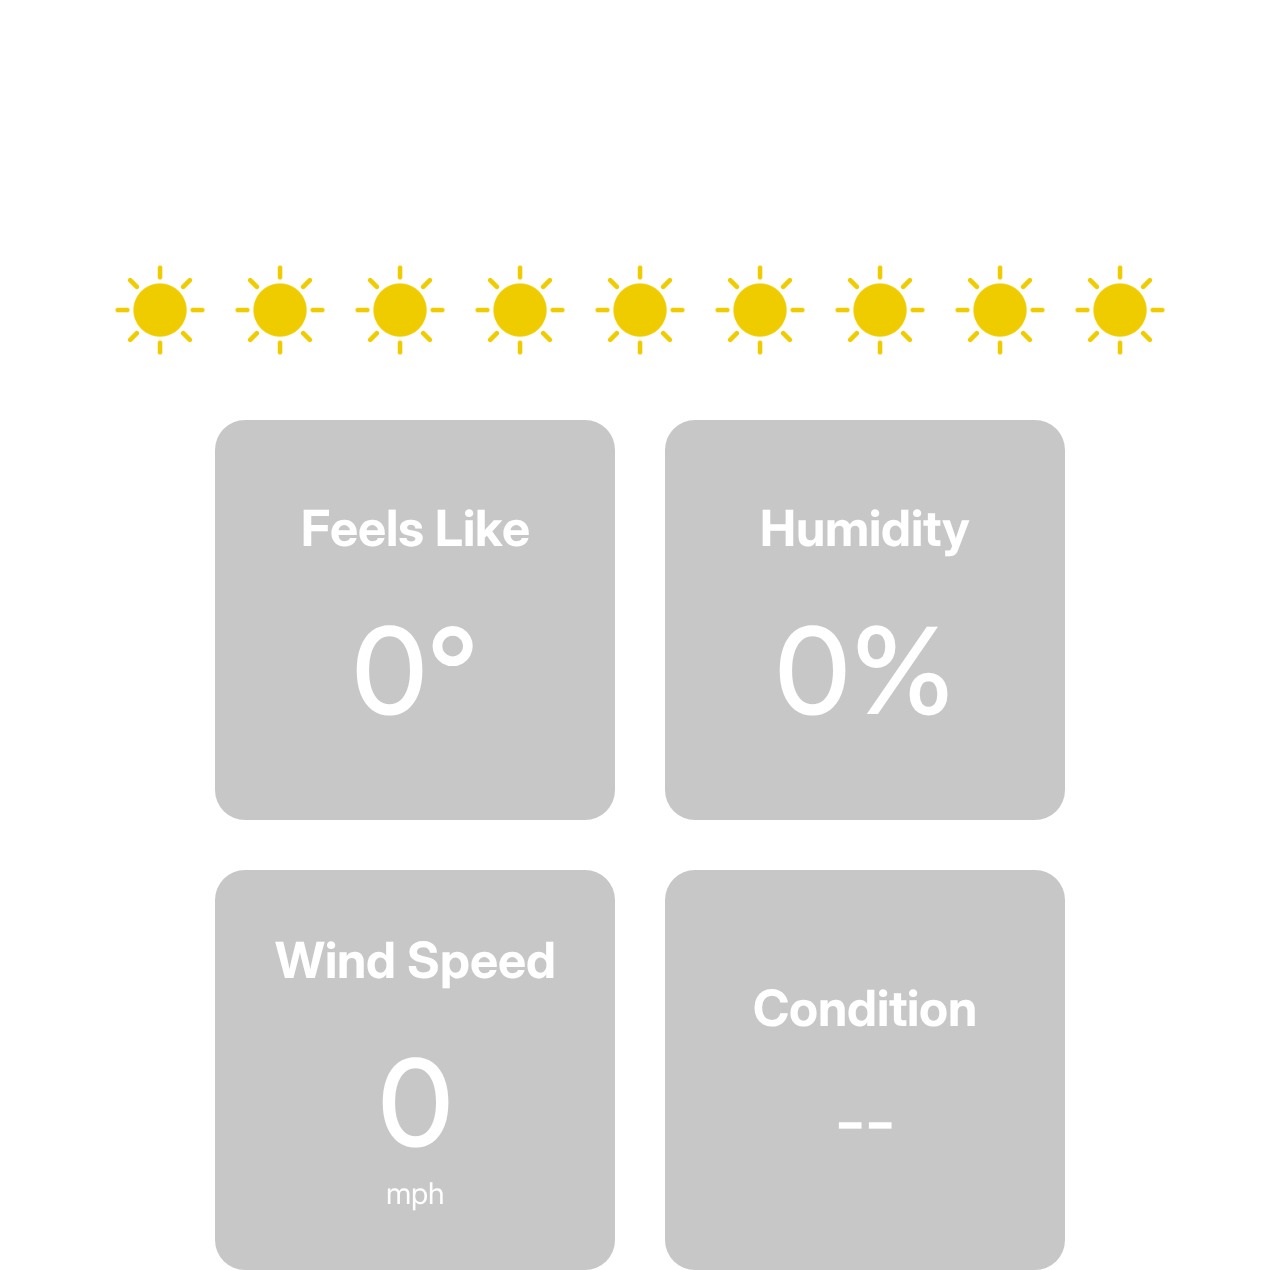
==== commit 9ea8b712: "added basic styling to data" ====
--- a/weather-app.html
+++ b/weather-app.html
@@ -142,22 +142,23 @@
 
       <div class="data-card">
         <p class="data-title">Feels Like</p>
-        <p id="feelsLike" class="data-item">--&deg;</p>
+        <p id="feelsLike" class="data-item">0&deg;</p>
       </div>
 
       <div class="data-card">
         <p class="data-title">Humidity</p>
-        <p id="humidity" class="data-item">--%</p>
+        <p id="humidity" class="data-item">0%</p>
       </div>
 
       <div class="data-card">
         <p class="data-title">Wind Speed</p>
-        <p id="windSpeed" class="data-item">-- mph</p>
+        <p id="windSpeed" class="data-item">0</p>
+        <p class="mph">mph</p>
       </div>
 
       <div class="data-card">
-        <p class="data-title">Current Condition</p>
-        <p id="currentCondition" class="data-item">--</p>
+        <p class="data-title">Condition</p>
+        <p id="currentCondition" class="data-item-words">--</p>
       </div>
 
     </div>
--- a/weather-app.css
+++ b/weather-app.css
@@ -12,6 +12,7 @@
   background-repeat: no-repeat;
   background-size: cover;
   background-attachment: fixed;
+  -webkit-backdrop-filter: blur(30px);
   backdrop-filter: blur(30px);
 }
 
@@ -190,3 +191,58 @@
 .hourly-temp {
   font-size: 20px;
 }
+
+/* ----- Weather Data ------ */
+
+.weather-data-container {
+  display: grid;
+  gap: 50px;
+  grid-template-columns: repeat(2, 400px);
+  justify-content: center;
+  align-items: center;
+}
+
+.data-card {
+  background-color: rgba(147, 147, 147, 0.523);
+  height: 400px;
+  display: flex;
+  align-items: center;
+  justify-content: center;
+  flex-direction: column;
+  border-radius: 30px;
+}
+
+.data-title {
+  padding: 0;
+  margin: 0;
+}
+
+.data-item {
+  padding: 0;
+  margin: 0;
+}
+
+.data-title {
+  font-weight: 700;
+  font-size: 50px;
+  padding-bottom: 40px;
+}
+
+.data-item {
+  font-weight: 500;
+  font-size: 120px;
+}
+
+.data-item-words {
+  padding: 0;
+  margin: 0;
+  font-weight: 500;
+  font-size: 70px;
+  text-align: center;
+}
+
+.mph {
+  padding: 0;
+  margin: 0;
+  font-size: 30px;
+}
